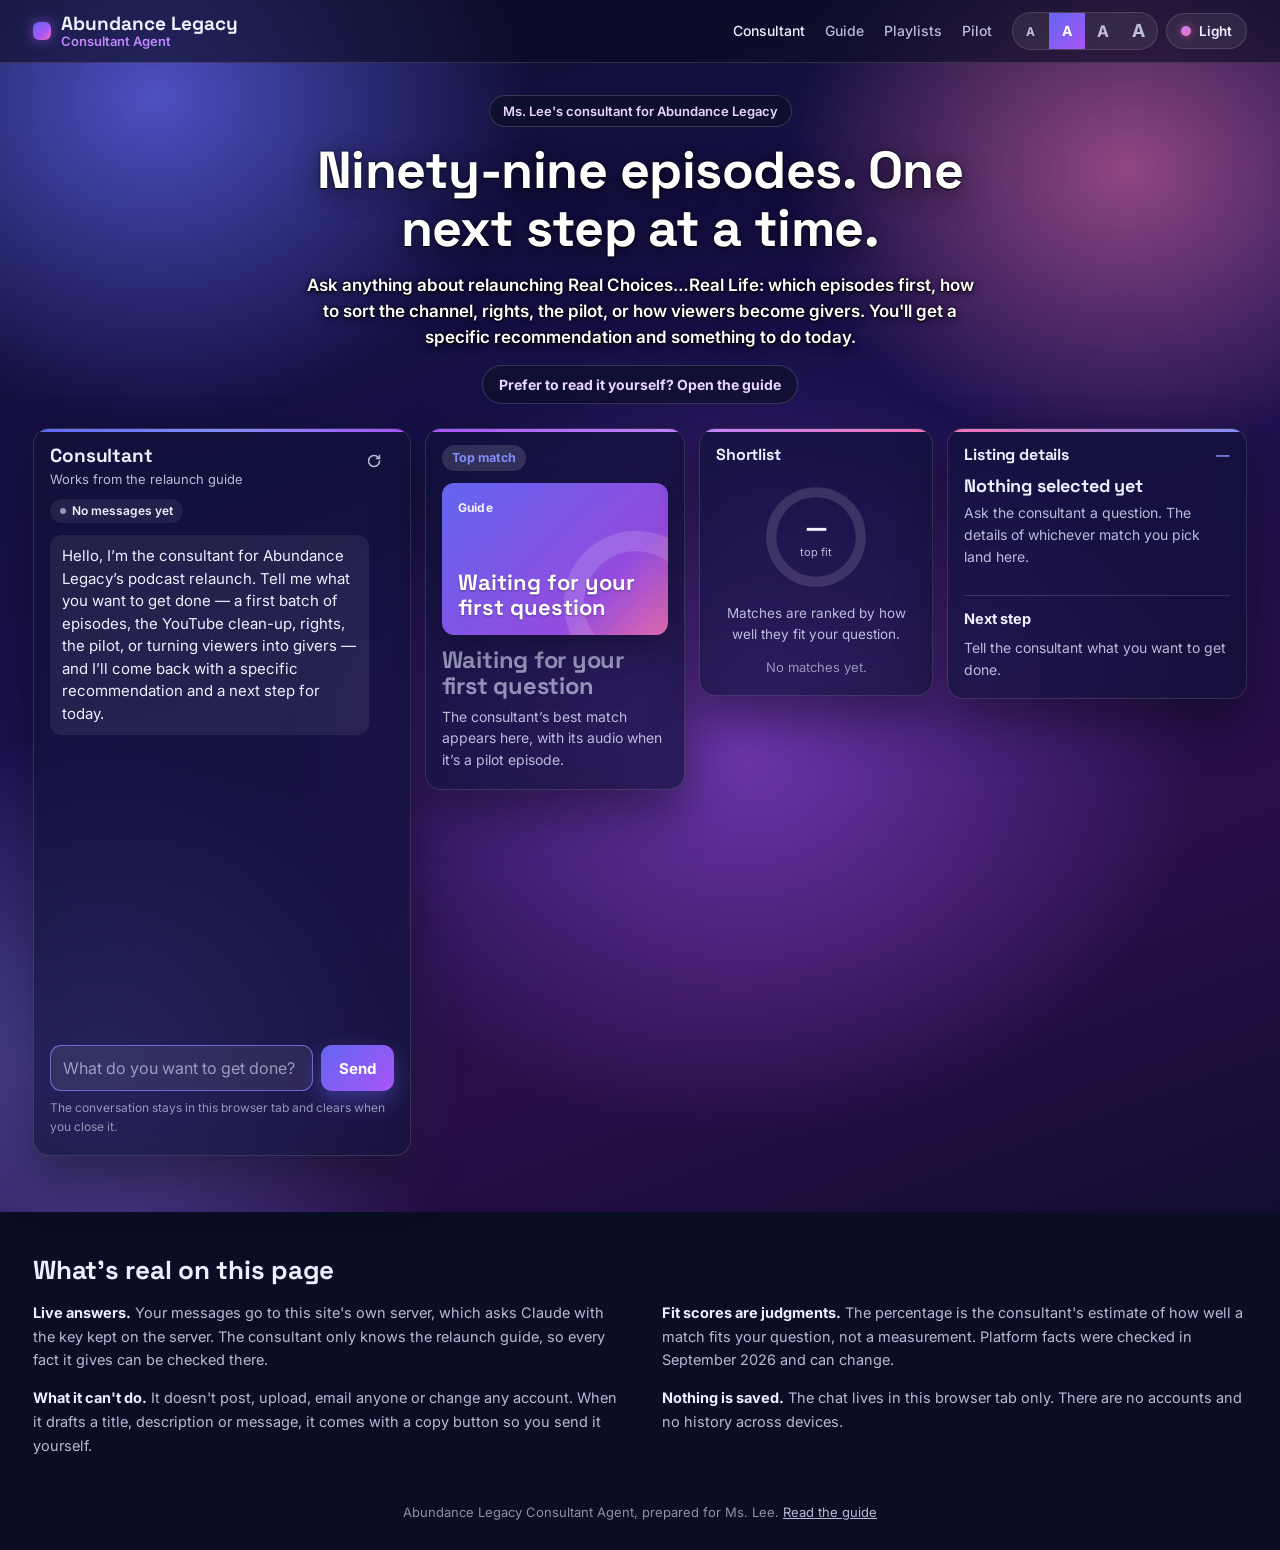
==== index.html @ d0be3b13 "Initial commit" ====
<!DOCTYPE html>
<html lang="en" data-theme="dark" data-default-theme="dark" data-font-size="md">
<head>
<meta charset="UTF-8">
<meta name="viewport" content="width=device-width, initial-scale=1, viewport-fit=cover">
<title>Consultant Agent | Abundance Legacy</title>
<meta name="description" content="Ms. Lee's Consultant Agent for Abundance Legacy: ask about relaunching Real Choices…Real Life on YouTube and get a specific recommendation and next step.">
<script>(function(){var d=document.documentElement,t=d.getAttribute('data-default-theme')||'light',f='md';try{var s=localStorage.getItem('pref-theme'),z=localStorage.getItem('pref-font-size');if(s==='light'||s==='dark')t=s;if(z==='sm'||z==='md'||z==='lg'||z==='xl')f=z;}catch(e){}d.setAttribute('data-theme',t);d.setAttribute('data-font-size',f);})();</script>
<link rel="preconnect" href="https://fonts.googleapis.com">
<link rel="preconnect" href="https://fonts.gstatic.com" crossorigin>
<link rel="stylesheet" href="https://fonts.googleapis.com/css2?family=Space+Grotesk:wght@500;600;700&amp;family=Inter:wght@400;500;600;700&amp;display=swap">
<link rel="stylesheet" href="css/engine.css">
</head>
<body>
<a class="skip" href="#chatInput">Skip to the chat box</a>
<div class="stage">
  <header class="topbar">
    <nav class="nav" aria-label="Main">
      <a class="brand" href="index.html"><span class="brand-mark" aria-hidden="true"></span><span class="brand-text">Abundance Legacy <small>Consultant Agent</small></span></a>
      <div class="nav-links">
        <a href="index.html" aria-current="page">Consultant</a>
        <a href="guide.html">Guide</a>
        <a href="guide.html#playlists">Playlists</a>
        <a href="guide.html#pilot">Pilot</a>
        <div class="controls">
          <div class="size-group" role="group" aria-label="Text size">
            <button class="js-size" data-size="sm" type="button" aria-pressed="false" aria-label="Text size Small"><span aria-hidden="true">A</span></button>
            <button class="js-size" data-size="md" type="button" aria-pressed="true" aria-label="Text size Medium, selected"><span aria-hidden="true">A</span></button>
            <button class="js-size" data-size="lg" type="button" aria-pressed="false" aria-label="Text size Large"><span aria-hidden="true">A</span></button>
            <button class="js-size" data-size="xl" type="button" aria-pressed="false" aria-label="Text size Extra large"><span aria-hidden="true">A</span></button>
          </div>
          <button class="theme js-theme" type="button" aria-pressed="true" aria-label="Dark theme is on. Switch to light theme"><span class="theme-dot" aria-hidden="true"></span><span class="js-theme-label">Light</span></button>
        </div>
      </div>
      <button class="burger" id="burger" type="button" aria-label="Open menu" aria-expanded="false" aria-controls="menu"><span></span></button>
    </nav>
    <div class="menu" id="menu">
      <a href="index.html" aria-current="page">Consultant</a>
      <a href="guide.html">Guide</a>
      <a href="guide.html#playlists">Playlists</a>
      <a href="guide.html#pilot">Pilot</a>
      <div class="controls">
        <div class="size-group" role="group" aria-label="Text size">
          <button class="js-size" data-size="sm" type="button" aria-pressed="false" aria-label="Text size Small"><span aria-hidden="true">A</span></button>
          <button class="js-size" data-size="md" type="button" aria-pressed="true" aria-label="Text size Medium, selected"><span aria-hidden="true">A</span></button>
          <button class="js-size" data-size="lg" type="button" aria-pressed="false" aria-label="Text size Large"><span aria-hidden="true">A</span></button>
          <button class="js-size" data-size="xl" type="button" aria-pressed="false" aria-label="Text size Extra large"><span aria-hidden="true">A</span></button>
        </div>
        <button class="theme js-theme" type="button" aria-pressed="true" aria-label="Dark theme is on. Switch to light theme"><span class="theme-dot" aria-hidden="true"></span><span class="js-theme-label">Light</span></button>
      </div>
    </div>
  </header>

  <section class="hero">
    <p class="hero-tag">Ms. Lee's consultant for Abundance Legacy</p>
    <h1>Ninety-nine episodes. One next step at a time.</h1>
    <p class="hero-sub">Ask anything about relaunching Real Choices…Real Life: which episodes first, how to sort the channel, rights, the pilot, or how viewers become givers. You'll get a specific recommendation and something to do today.</p>
    <a class="hero-link" href="guide.html">Prefer to read it yourself? Open the guide</a>
  </section>

  <section class="board" aria-label="Consultant">
    <div class="card chat">
      <div class="chat-head">
        <h2>Consultant</h2>
        <p class="sub">Works from the relaunch guide</p>
        <button class="icon" id="resetBtn" type="button" aria-label="Start a new conversation" title="Start a new conversation">
          <svg viewBox="0 0 16 16" fill="none" stroke="currentColor" stroke-width="1.6" stroke-linecap="round" stroke-linejoin="round" aria-hidden="true"><path d="M13.5 8a5.5 5.5 0 1 1-1.6-3.9"/><path d="M13.5 2.5v3h-3"/></svg>
        </button>
      </div>
      <span class="count-chip" id="countChip"><span class="dot" aria-hidden="true"></span><span id="countLabel">No messages yet</span></span>
      <div class="messages" id="messages" role="log" aria-live="polite" aria-label="Conversation"></div>
      <div class="composer">
        <label class="sr" for="chatInput">Your message</label>
        <textarea id="chatInput" rows="1" placeholder="What do you want to get done?" maxlength="4000"></textarea>
        <button class="send" id="sendBtn" type="button">Send</button>
      </div>
      <p class="chat-foot">The conversation stays in this browser tab and clears when you close it.</p>
    </div>

    <div class="card result" id="matchCard">
      <span class="tag">Top match</span>
      <div class="cover" id="cover" aria-hidden="true"><span class="cover-kind" id="coverKind">Guide</span><span class="cover-title" id="coverTitle">Waiting for your first question</span></div>
      <h3 class="match-name empty" id="matchName">Waiting for your first question</h3>
      <p class="match-meta" id="matchMeta"></p>
      <p class="block-text" id="matchWhy">The consultant's best match appears here, with its audio when it's a pilot episode.</p>
      <audio id="matchAudio" controls preload="none" hidden></audio>
      <a class="match-link" id="matchLink" href="guide.html" target="_blank" rel="noopener noreferrer" hidden>Open</a>
    </div>

    <div class="card result" id="shortCard">
      <h3 class="mini-h">Shortlist</h3>
      <div class="donut-wrap">
        <div class="donut" id="donut" role="img" aria-label="Top match fit: not scored yet">
          <svg viewBox="0 0 100 100" aria-hidden="true">
            <defs><linearGradient id="arcGrad" x1="0" y1="0" x2="1" y2="1"><stop offset="0" stop-color="#6366f1"/><stop offset=".55" stop-color="#a855f7"/><stop offset="1" stop-color="#f472b6"/></linearGradient></defs>
            <circle class="track" cx="50" cy="50" r="40" fill="none" stroke-width="9"/>
            <circle class="arc" id="arc" cx="50" cy="50" r="40" fill="none" stroke="url(#arcGrad)" stroke-width="9" stroke-linecap="round" stroke-dasharray="251.33" stroke-dashoffset="251.33"/>
          </svg>
          <div class="center"><span class="pct" id="pct">—</span><span class="lbl">top fit</span></div>
        </div>
      </div>
      <p class="center-text" id="shortText">Matches are ranked by how well they fit your question.</p>
      <ol class="shortlist" id="shortlist" aria-label="Ranked matches"></ol>
    </div>

    <div class="card result" id="detailCard">
      <div class="detail-head"><h3 class="mini-h">Listing details</h3><span class="detail-kind" id="detailKind">—</span></div>
      <h4 class="detail-title" id="detailTitle">Nothing selected yet</h4>
      <p class="detail-sum" id="detailSum">Ask the consultant a question. The details of whichever match you pick land here.</p>
      <dl class="facts" id="facts"></dl>
      <div class="next">
        <div class="block-title">Next step</div>
        <p class="block-text" id="nextText">Tell the consultant what you want to get done.</p>
      </div>
    </div>
  </section>
</div>

<section class="notes" aria-labelledby="notesTitle">
  <h2 id="notesTitle">What's real on this page</h2>
  <div class="notes-grid">
    <p><strong>Live answers.</strong> Your messages go to this site's own server, which asks Claude with the key kept on the server. The consultant only knows the relaunch guide, so every fact it gives can be checked there.</p>
    <p><strong>Fit scores are judgments.</strong> The percentage is the consultant's estimate of how well a match fits your question, not a measurement. Platform facts were checked in September 2026 and can change.</p>
    <p><strong>What it can't do.</strong> It doesn't post, upload, email anyone or change any account. When it drafts a title, description or message, it comes with a copy button so you send it yourself.</p>
    <p><strong>Nothing is saved.</strong> The chat lives in this browser tab only. There are no accounts and no history across devices.</p>
  </div>
</section>

<footer class="foot">Abundance Legacy Consultant Agent, prepared for Ms. Lee. <a href="guide.html">Read the guide</a></footer>

<script src="js/controls.js"></script>
<script src="js/engine.js"></script>
</body>
</html>
---- css/engine.css ----
/* Consultant Agent (index.html). Standing engine template: dark by default, indigo/purple/pink
   accents, Space Grotesk headings, a vivid background glow with no scrim, and four glass cards in a
   row — chat, top match, shortlist, listing details. All sizes in rem. */
:root{
  --indigo:#6366f1; --purple:#a855f7; --indigo-soft:#818cf8; --purple-soft:#c084fc; --pink:#f472b6;
  --head:'Space Grotesk', system-ui, -apple-system, 'Segoe UI', Roboto, 'Helvetica Neue', Arial, sans-serif;
  --sans:'Inter', system-ui, -apple-system, 'Segoe UI', Roboto, 'Helvetica Neue', Arial, sans-serif;
  --gutter:clamp(.75rem, 2.6vw, 2.5rem);
  --page:#0a0d24;
  --text:#eef0ff; --text-soft:rgba(226,230,255,.8); --text-dim:rgba(226,230,255,.6);
  --card:#12153a; --card-glass:rgba(16,19,52,.66); --card-line:rgba(255,255,255,.13);
  --well:rgba(255,255,255,.07); --well-2:rgba(255,255,255,.13);
  --value:var(--indigo-soft);
  --bar:#0d1030; --bar-glass:rgba(10,12,34,.6);
  --shadow:0 1.375rem 3.125rem rgba(0,0,0,.4);
  /* playlist colors, same families as the guide, lifted for dark cards */
  --pl-holistic:#2dd4bf; --pl-spirituality:#8b97f0; --pl-health:#34c38a; --pl-relationships:#f472b6;
  --pl-career:#60a5fa; --pl-finance:#38bdf8; --pl-seasonal:#7ee0cc; --pl-abl:#c084fc;
}
html[data-theme="light"]{
  --page:#eef0fb;
  --text:#14163a; --text-soft:rgba(20,22,58,.78); --text-dim:rgba(20,22,58,.6);
  --card:#ffffff; --card-glass:rgba(255,255,255,.8); --card-line:rgba(20,22,58,.13);
  --well:rgba(99,102,241,.07); --well-2:rgba(99,102,241,.15);
  --value:#4f46e5;
  --bar:#ffffff; --bar-glass:rgba(255,255,255,.82);
  --shadow:0 1.25rem 2.75rem rgba(49,46,129,.16);
  --pl-holistic:#0f9d8f; --pl-spirituality:#5b63d6; --pl-health:#16895a; --pl-relationships:#d0457f;
  --pl-career:#2563eb; --pl-finance:#0369a1; --pl-seasonal:#0e9f89; --pl-abl:#7e22ce;
}
html[data-font-size="sm"]{font-size:87.5%;}
html[data-font-size="md"]{font-size:100%;}
html[data-font-size="lg"]{font-size:112.5%;}
html[data-font-size="xl"]{font-size:125%;}

*,*::before,*::after{box-sizing:border-box;}
html{-webkit-text-size-adjust:100%;}
body{margin:0; background:var(--page); color:var(--text); font-family:var(--sans); font-size:.9375rem; line-height:1.55;}
h1,h2,h3,h4{font-family:var(--head); font-weight:700; margin:0; line-height:1.12; letter-spacing:-.01em;}
p{margin:0;}
a{color:inherit;}
button{font:inherit; color:inherit;}
:focus-visible{outline:.125rem solid var(--purple-soft); outline-offset:.125rem; border-radius:.375rem;}
.sr{position:absolute; width:1px; height:1px; overflow:hidden; clip:rect(0 0 0 0); white-space:nowrap;}
.skip{position:absolute; left:-999rem; top:0; z-index:100; background:var(--indigo); color:#fff; padding:.5rem 1rem;}
.skip:focus{left:1rem; top:calc(.5rem + env(safe-area-inset-top, 0px));}

/* ───────── stage: the glow stays vivid, no scrim over it ───────── */
.stage{position:relative; min-height:100vh; padding-bottom:3.5rem; background-color:#0b0e2e;
  background-image:
    radial-gradient(42% 38% at 12% 8%, rgba(99,102,241,.75), transparent 70%),
    radial-gradient(38% 34% at 88% 14%, rgba(244,114,182,.55), transparent 70%),
    radial-gradient(50% 44% at 58% 62%, rgba(168,85,247,.55), transparent 72%),
    radial-gradient(40% 40% at 8% 88%, rgba(129,140,248,.45), transparent 70%),
    linear-gradient(160deg, #0b0e2e 0%, #1b1150 45%, #2a0f4a 75%, #120c33 100%);}
html[data-theme="light"] .stage{background-color:#e7e8fb;
  background-image:
    radial-gradient(42% 38% at 12% 8%, rgba(99,102,241,.55), transparent 70%),
    radial-gradient(38% 34% at 88% 14%, rgba(244,114,182,.45), transparent 70%),
    radial-gradient(50% 44% at 58% 62%, rgba(168,85,247,.4), transparent 72%),
    linear-gradient(160deg, #c7cbff 0%, #d9c5ff 50%, #f5cde6 100%);}

/* ───────── top bar ───────── */
.topbar{position:sticky; top:0; z-index:40; background:var(--bar); border-bottom:1px solid var(--card-line);
  padding-top:env(safe-area-inset-top, 0px); padding-left:env(safe-area-inset-left, 0px); padding-right:env(safe-area-inset-right, 0px);}
@supports ((-webkit-backdrop-filter:blur(1px)) or (backdrop-filter:blur(1px))){
  .topbar{background:var(--bar-glass); -webkit-backdrop-filter:blur(.875rem); backdrop-filter:blur(.875rem);}
}
.nav{display:flex; align-items:center; justify-content:space-between; gap:1rem; padding:.75rem var(--gutter);}
.brand{display:inline-flex; align-items:center; gap:.625rem; min-width:0; text-decoration:none;}
.brand-mark{width:1.125rem; height:1.125rem; border-radius:.375rem; flex-shrink:0; background:linear-gradient(135deg, var(--indigo), var(--purple) 60%, var(--pink)); box-shadow:0 0 .875rem rgba(168,85,247,.6);}
.brand-text{font-family:var(--head); font-weight:700; font-size:1.1875rem; line-height:1.15; min-width:0;}
.brand-text small{display:block; font-family:var(--sans); font-weight:600; font-size:.8125rem; color:var(--purple-soft);}
html[data-theme="light"] .brand-text small{color:#7c3aed;}
.nav-links{display:none; flex:1 1 auto; min-width:0; flex-wrap:wrap; align-items:center; justify-content:flex-end; gap:.5rem 1.25rem; font-size:.875rem; font-weight:500;}
.nav-links > a{text-decoration:none; color:var(--text-soft);}
.nav-links > a:hover,.nav-links > a[aria-current="page"]{color:var(--text);}
.controls{display:flex; flex-wrap:wrap; align-items:center; gap:.5rem;}
.size-group{display:inline-flex; border:1px solid var(--card-line); border-radius:999px; overflow:hidden; background:var(--well);}
.size-group button{border:0; background:none; cursor:pointer; min-width:2.25rem; min-height:2.25rem; padding:0 .5rem; font-weight:700; color:var(--text-soft); line-height:1;}
.size-group button[data-size="sm"] span{font-size:.75rem;} .size-group button[data-size="md"] span{font-size:.875rem;}
.size-group button[data-size="lg"] span{font-size:1rem;} .size-group button[data-size="xl"] span{font-size:1.125rem;}
.size-group button[aria-pressed="true"]{background:linear-gradient(135deg, var(--indigo), var(--purple)); color:#fff;}
.theme{display:inline-flex; align-items:center; gap:.5rem; min-height:2.25rem; padding:0 .875rem; border:1px solid var(--card-line); border-radius:999px; background:var(--well); cursor:pointer; font-weight:600; font-size:.84375rem;}
.theme-dot{width:.625rem; height:.625rem; border-radius:50%; background:linear-gradient(135deg, var(--purple-soft), var(--pink)); box-shadow:0 0 .5rem rgba(244,114,182,.6);}
html[data-theme="light"] .theme-dot{background:#14163a; box-shadow:none;}
.burger{width:2.75rem; height:2.75rem; border-radius:.75rem; border:1px solid var(--card-line); background:var(--well); display:inline-flex; align-items:center; justify-content:center; cursor:pointer; flex-shrink:0;}
.burger span,.burger span::before,.burger span::after{display:block; width:1.0625rem; height:.125rem; background:var(--text); border-radius:.125rem; position:relative; transition:transform .2s ease, background .2s ease;}
.burger span::before,.burger span::after{content:""; position:absolute; left:0;}
.burger span::before{top:-.375rem;} .burger span::after{top:.375rem;}
.burger[aria-expanded="true"] span{background:transparent;}
.burger[aria-expanded="true"] span::before{transform:translateY(.375rem) rotate(45deg);}
.burger[aria-expanded="true"] span::after{transform:translateY(-.375rem) rotate(-45deg);}
.menu{display:none; flex-direction:column; align-items:center; gap:.125rem; padding:.25rem var(--gutter) 1rem;}
.menu.open{display:flex;}
.menu > a{text-decoration:none; padding:.5625rem .75rem; color:var(--text-soft); font-size:1rem;}
.menu > a[aria-current="page"]{color:var(--text); font-weight:600;}
.menu .controls{justify-content:center; padding-top:.75rem; margin-top:.375rem; border-top:1px solid var(--card-line); width:100%;}
@media (min-width:56.25em){ .nav-links{display:flex;} .burger,.menu,.menu.open{display:none;} }

/* ───────── hero ───────── */
.hero{text-align:center; padding:2rem var(--gutter) 1.5rem;}
.hero-tag{display:inline-block; padding:.3125rem .8125rem; border-radius:999px; margin-bottom:.875rem; background:rgba(13,16,38,.66); border:1px solid rgba(255,255,255,.16); color:#e9d5ff; font-size:.8125rem; font-weight:600;}
.hero h1{font-size:clamp(1.875rem, 1.2rem + 3vw, 3.25rem); color:#fff; max-width:22ch; margin:0 auto;
  text-shadow:0 1px 0 rgba(0,0,0,.9), 0 0 .1875rem rgba(0,0,0,.8), 0 .375rem 1.5rem rgba(0,0,0,.55);}
html[data-theme="light"] .hero h1{color:#14163a; text-shadow:0 1px 0 rgba(255,255,255,.6);}
.hero-sub{max-width:40em; margin:.875rem auto 0; font-size:clamp(.9375rem, .85rem + .35vw, 1.0625rem); font-weight:600; color:#fff;
  text-shadow:0 1px 0 rgba(0,0,0,.95), 0 0 .1875rem rgba(0,0,0,.95), 0 .125rem .5rem rgba(0,0,0,.8);}
html[data-theme="light"] .hero-sub{color:#1f2150; text-shadow:none;}
.hero-link{display:inline-block; margin-top:.875rem; padding:.5rem 1rem; border-radius:999px; background:rgba(13,16,38,.66); border:1px solid rgba(255,255,255,.16); color:#e9d5ff; font-size:.875rem; font-weight:700; text-decoration:none;}
.hero-link:hover{border-color:var(--purple-soft);}

/* ───────── board: 1 column → chat on top + 3 → four in a row, full width ───────── */
.board{display:grid; grid-template-columns:minmax(0,1fr); gap:.875rem; align-items:start; padding:0 var(--gutter);}
@media (min-width:45em){ .board{grid-template-columns:repeat(3, minmax(0,1fr));} .chat{grid-column:1 / -1;} }
@media (min-width:80em){ .board{grid-template-columns:minmax(0,1.45fr) minmax(0,1fr) minmax(0,.9fr) minmax(0,1.15fr);} .chat{grid-column:auto;} }
.card{position:relative; min-width:0; background:var(--card); border:1px solid var(--card-line); border-radius:1rem; padding:1rem 1rem 1.125rem; box-shadow:var(--shadow); overflow:hidden;}
@supports ((-webkit-backdrop-filter:blur(1px)) or (backdrop-filter:blur(1px))){
  .card{background:var(--card-glass); -webkit-backdrop-filter:blur(1rem) saturate(1.2); backdrop-filter:blur(1rem) saturate(1.2);}
}
.card::before{content:""; position:absolute; left:0; right:0; top:0; height:.1875rem; background:var(--strip);}
.chat{--strip:linear-gradient(90deg, var(--indigo), var(--indigo-soft), var(--purple));}
#matchCard{--strip:linear-gradient(90deg, var(--purple), var(--purple-soft));}
#shortCard{--strip:linear-gradient(90deg, var(--purple-soft), var(--pink));}
#detailCard{--strip:linear-gradient(90deg, var(--pink), var(--indigo-soft));}
.mini-h{font-size:1rem; line-height:1.25;}

/* chat */
.chat{display:flex; flex-direction:column;}
.chat-head{position:relative; text-align:center; padding:0 2.5rem;}
.chat-head h2{font-size:1.1875rem;}
.chat-head .sub{font-size:.8125rem; color:var(--text-soft); margin-top:.125rem;}
.icon{position:absolute; top:-.25rem; right:0; width:2.5rem; height:2.5rem; border:0; background:none; border-radius:.5rem; color:var(--text-soft); cursor:pointer; display:inline-flex; align-items:center; justify-content:center;}
.icon:hover{color:var(--text); background:var(--well);}
.icon svg{width:1rem; height:1rem;}
.count-chip{display:inline-flex; align-items:center; gap:.375rem; margin-top:.625rem; padding:.1875rem .625rem; border-radius:999px; background:var(--well); font-size:.75rem; font-weight:600; align-self:center;}
.count-chip .dot{width:.375rem; height:.375rem; border-radius:50%; background:var(--text-dim);}
.count-chip.live .dot{background:#86efac; box-shadow:0 0 .375rem #86efac;}
.count-chip.error .dot{background:#ff8a7a;}
.messages{display:flex; flex-direction:column; gap:.625rem; margin:.625rem -.25rem 0; padding:.125rem .5rem .125rem .25rem; height:24rem; max-height:60vh; overflow-y:auto; overscroll-behavior:contain; scrollbar-width:thin;}
@media (min-width:80em){ .messages{height:clamp(20rem, calc(100vh - 25rem), 36rem); max-height:none;} }
.msg{max-width:94%; padding:.625rem .75rem; border-radius:.75rem; font-size:.9375rem; line-height:1.5; overflow-wrap:anywhere; text-align:left;}
.msg.assistant{align-self:flex-start; background:var(--well);}
.msg.user{align-self:flex-end; background:linear-gradient(135deg, var(--indigo), #7c3aed); color:#fff; white-space:pre-wrap;}
.msg.error{background:rgba(255,138,122,.12); border:1px solid rgba(255,138,122,.5);}
.msg > * + *{margin-top:.5rem;}
.msg ul,.msg ol{margin-bottom:0; padding-left:1.2em;}
.msg li{margin:.1875rem 0;}
.msg a{color:var(--purple-soft); font-weight:600;}
html[data-theme="light"] .msg a{color:#6d28d9;}
.draft{position:relative; border-radius:.625rem; background:rgba(0,0,0,.28); border:1px solid var(--card-line);}
html[data-theme="light"] .draft{background:#f5f3ff;}
.draft pre{margin:0; padding:2.25rem .75rem .75rem; white-space:pre-wrap; overflow-wrap:anywhere; font-family:var(--sans); font-size:.875rem; line-height:1.5;}
.copy{position:absolute; top:.375rem; right:.375rem; border:1px solid var(--card-line); background:var(--card); border-radius:.5rem; padding:.25rem .625rem; font-size:.75rem; font-weight:600; cursor:pointer;}
.msg.thinking{display:flex; align-items:center; gap:.5625rem; color:var(--text-soft);}
.msg.thinking > * + *{margin-top:0;}
.spin{width:.8125rem; height:.8125rem; border-radius:50%; border:.125rem solid var(--card-line); border-top-color:var(--purple-soft); animation:spin .8s linear infinite; flex-shrink:0;}
@keyframes spin{to{transform:rotate(360deg);}}
.composer{display:flex; align-items:flex-end; gap:.5rem; margin-top:.75rem;}
.composer textarea{flex:1; min-width:0; resize:none; height:2.875rem; max-height:10rem; padding:.75rem; border:.09375rem solid rgba(129,140,248,.7); border-radius:.6875rem; background:var(--well); color:var(--text); font-family:var(--sans); font-size:max(16px, 1rem); line-height:1.3; outline:none; overflow-y:hidden;}
.composer textarea::placeholder{color:var(--text-dim); white-space:nowrap; overflow:hidden; text-overflow:ellipsis;}
.composer textarea:focus{border-color:var(--purple-soft); box-shadow:0 0 0 .1875rem rgba(192,132,252,.25);}
.send{min-height:2.875rem; padding:0 1.125rem; border:0; border-radius:.6875rem; cursor:pointer; flex-shrink:0; background:linear-gradient(135deg, var(--indigo), var(--purple)); color:#fff; font-weight:700; font-size:.9375rem; box-shadow:0 .625rem 1.375rem rgba(99,102,241,.4);}
.send:disabled{opacity:.55; cursor:not-allowed;}
.chat-foot{margin-top:.5rem; font-size:.75rem; color:var(--text-dim); text-align:center;}

/* top match */
.tag{display:inline-block; padding:.1875rem .625rem; border-radius:999px; background:var(--well-2); color:var(--value); font-size:.78125rem; font-weight:700;}
.cover{position:relative; display:flex; flex-direction:column; justify-content:space-between; gap:.5rem; margin-top:.75rem; min-height:9.5rem; padding:1rem; border-radius:.75rem; overflow:hidden; text-align:left;
  --c:var(--indigo); background:linear-gradient(135deg, var(--c), rgba(168,85,247,.85) 70%, rgba(244,114,182,.9)); color:#fff; box-shadow:0 .75rem 1.75rem rgba(0,0,0,.3);}
.cover::after{content:""; position:absolute; right:-2.5rem; bottom:-2.5rem; width:9rem; height:9rem; border-radius:50%; border:1.25rem solid rgba(255,255,255,.14);}
.cover.is-guide{--c:#4338ca;}
.cover-kind{font-size:.75rem; font-weight:700; letter-spacing:.02em; opacity:.92;}
.cover-title{position:relative; z-index:1; font-family:var(--head); font-weight:700; font-size:1.375rem; line-height:1.1; overflow-wrap:anywhere; text-shadow:0 1px .125rem rgba(0,0,0,.35);}
.pl-holistic{--c:var(--pl-holistic);} .pl-spirituality{--c:var(--pl-spirituality);} .pl-health{--c:var(--pl-health);}
.pl-relationships{--c:var(--pl-relationships);} .pl-career{--c:var(--pl-career);} .pl-finance{--c:var(--pl-finance);}
.pl-seasonal{--c:var(--pl-seasonal);} .pl-abl{--c:var(--pl-abl);}
.match-name{font-size:clamp(1.25rem, 1rem + .6vw, 1.5rem); color:var(--value); margin:.75rem 0 .25rem; overflow-wrap:anywhere;}
.match-name.empty{color:var(--text-dim);}
.match-meta{font-size:.8125rem; color:var(--text-dim);}
.block-title{font-weight:700; font-size:.90625rem;}
.block-text{font-size:.875rem; color:var(--text-soft); margin-top:.375rem;}
#matchAudio{display:block; width:100%; margin-top:.75rem; min-height:2.5rem;}
#matchAudio[hidden]{display:none;}
.match-link{display:inline-block; margin-top:.75rem; font-weight:700; font-size:.875rem; color:var(--value); text-underline-offset:.2em;}
.match-link[hidden]{display:none;}

/* shortlist */
.donut-wrap{display:flex; justify-content:center; margin:1rem 0 .625rem;}
.donut{width:7rem; height:7rem; position:relative;}
.donut svg{width:100%; height:100%; transform:rotate(-90deg);}
.donut .track{stroke:rgba(255,255,255,.13);}
html[data-theme="light"] .donut .track{stroke:rgba(20,22,58,.1);}
.donut .arc{transition:stroke-dashoffset .6s ease;}
.donut .center{position:absolute; inset:0; display:flex; flex-direction:column; align-items:center; justify-content:center; text-align:center;}
.donut .pct{font-family:var(--head); font-weight:700; font-size:1.625rem; line-height:1;}
.donut .lbl{font-size:.6875rem; color:var(--text-soft); margin-top:.25rem;}
.center-text{text-align:center; font-size:.84375rem; color:var(--text-soft);}
.shortlist{list-style:none; margin:.75rem 0 0; padding:0; display:flex; flex-direction:column; gap:.375rem;}
.pick{display:grid; grid-template-columns:minmax(0,1fr) auto; gap:.125rem .625rem; width:100%; text-align:left; padding:.5625rem .6875rem; border-radius:.625rem; border:1px solid var(--card-line); background:var(--well); cursor:pointer;}
.pick:hover{border-color:var(--purple-soft);}
.pick[aria-pressed="true"]{border-color:var(--purple-soft); background:var(--well-2); box-shadow:inset .1875rem 0 0 var(--purple);}
.pick-title{font-weight:600; font-size:.875rem; overflow-wrap:anywhere;}
.pick-score{font-family:var(--head); font-weight:700; color:var(--value); font-size:.875rem;}
.pick-kind{grid-column:1 / -1; font-size:.75rem; color:var(--text-dim);}
.empty-li{font-size:.8125rem; color:var(--text-dim); text-align:center;}

/* details */
.detail-head{display:flex; justify-content:space-between; align-items:baseline; gap:.625rem; flex-wrap:wrap;}
.detail-kind{font-weight:700; color:var(--value); font-size:.84375rem;}
.detail-title{margin-top:.625rem; font-size:1.125rem; overflow-wrap:anywhere;}
.detail-sum{margin-top:.375rem; font-size:.875rem; color:var(--text-soft);}
.facts{margin:.875rem 0 0; display:flex; flex-direction:column; gap:.5rem;}
.facts div{display:grid; grid-template-columns:minmax(0,7.5rem) minmax(0,1fr); gap:.625rem; font-size:.84375rem; line-height:1.45;}
.facts dt{font-family:var(--head); font-weight:700; color:var(--value); overflow-wrap:anywhere;}
.facts dd{margin:0; color:var(--text-soft); overflow-wrap:anywhere;}
.next{margin-top:.875rem; padding-top:.75rem; border-top:1px solid var(--card-line);}

/* mobile: headings and copy centered, lists and rows stay left */
@media (max-width:44.99em){
  .result{text-align:center;}
  .result .cover,.result .shortlist,.result .pick,.result .facts,.result .facts div{text-align:left;}
  .detail-head{justify-content:center;}
}
@media (min-width:45em){ .chat-head{text-align:left; padding:0 2.75rem 0 0;} .count-chip{align-self:flex-start;} .chat-foot{text-align:left;} }

/* ───────── notes + footer ───────── */
.notes{background:var(--page); padding:2.75rem var(--gutter) 1.25rem;}
.notes h2{font-size:1.625rem; text-align:center;}
.notes-grid{display:grid; grid-template-columns:minmax(0,1fr); gap:.875rem 2.75rem; margin-top:1rem;}
@media (min-width:56.25em){ .notes-grid{grid-template-columns:repeat(2, minmax(0,1fr));} }
@media (min-width:45em){ .notes h2{text-align:left;} }
.notes p{font-size:.90625rem; color:var(--text-soft); line-height:1.65; text-align:center;}
@media (min-width:45em){ .notes p{text-align:left;} }
.notes strong{color:var(--text);}
.foot{background:var(--page); text-align:center; padding:1.5rem var(--gutter) calc(1.75rem + env(safe-area-inset-bottom, 0px)); font-size:.8125rem; color:var(--text-dim);}
.foot a{color:var(--text-soft);}

@media (prefers-reduced-motion:reduce){ *{animation:none !important; transition:none !important; scroll-behavior:auto !important;} }
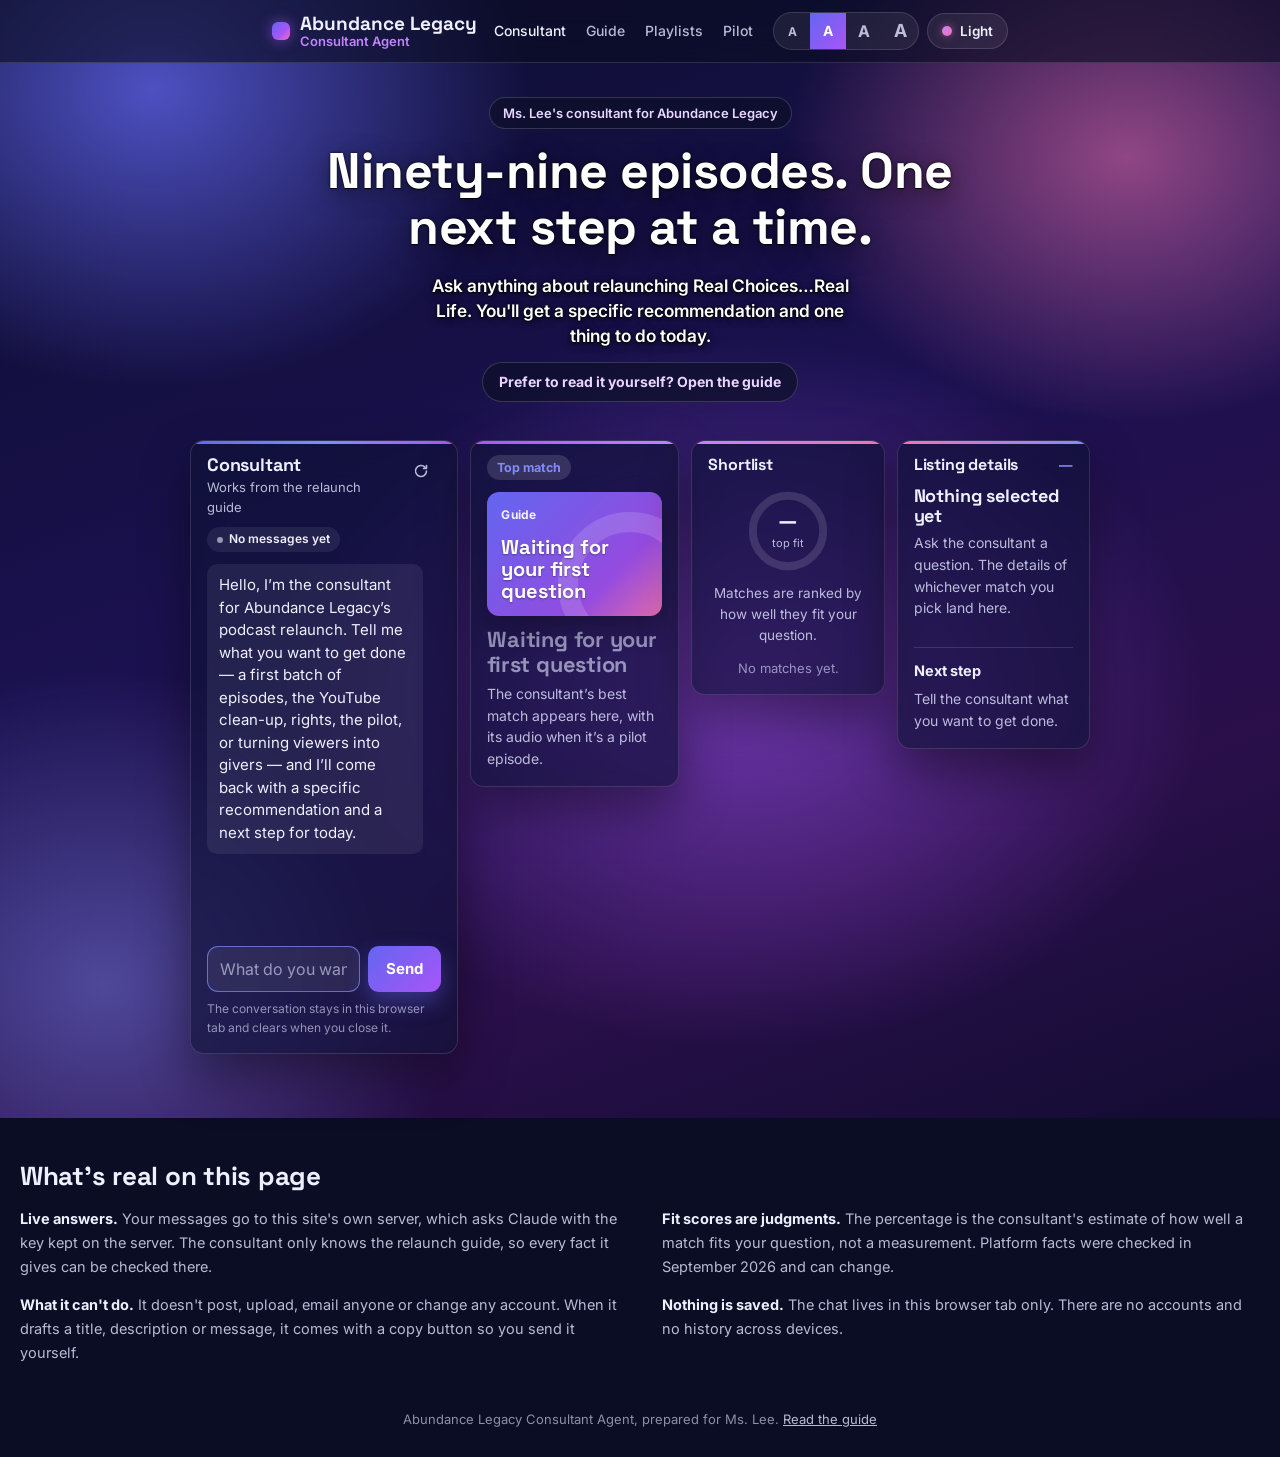
==== commit 8f6f870d: "Add files via upload" ====
--- a/index.html
+++ b/index.html
@@ -54,7 +54,7 @@
   <section class="hero">
     <p class="hero-tag">Ms. Lee's consultant for Abundance Legacy</p>
     <h1>Ninety-nine episodes. One next step at a time.</h1>
-    <p class="hero-sub">Ask anything about relaunching Real Choices…Real Life: which episodes first, how to sort the channel, rights, the pilot, or how viewers become givers. You'll get a specific recommendation and something to do today.</p>
+    <p class="hero-sub">Ask anything about relaunching Real Choices…Real Life. You'll get a specific recommendation and one thing to do today.</p>
     <a class="hero-link" href="guide.html">Prefer to read it yourself? Open the guide</a>
   </section>
 
--- a/css/engine.css
+++ b/css/engine.css
@@ -46,7 +46,7 @@
 .skip:focus{left:1rem; top:calc(.5rem + env(safe-area-inset-top, 0px));}
 
 /* ───────── stage: the glow stays vivid, no scrim over it ───────── */
-.stage{position:relative; min-height:100vh; padding-bottom:3.5rem; background-color:#0b0e2e;
+.stage{position:relative; min-height:100vh; padding-bottom:4rem; background-color:#0b0e2e;
   background-image:
     radial-gradient(42% 38% at 12% 8%, rgba(99,102,241,.75), transparent 70%),
     radial-gradient(38% 34% at 88% 14%, rgba(244,114,182,.55), transparent 70%),
@@ -66,7 +66,7 @@
 @supports ((-webkit-backdrop-filter:blur(1px)) or (backdrop-filter:blur(1px))){
   .topbar{background:var(--bar-glass); -webkit-backdrop-filter:blur(.875rem); backdrop-filter:blur(.875rem);}
 }
-.nav{display:flex; align-items:center; justify-content:space-between; gap:1rem; padding:.75rem var(--gutter);}
+.nav{display:flex; align-items:center; justify-content:space-between; gap:.75rem; width:100%; max-width:48rem; margin:0 auto; padding:.75rem 1rem;}
 .brand{display:inline-flex; align-items:center; gap:.625rem; min-width:0; text-decoration:none;}
 .brand-mark{width:1.125rem; height:1.125rem; border-radius:.375rem; flex-shrink:0; background:linear-gradient(135deg, var(--indigo), var(--purple) 60%, var(--pink)); box-shadow:0 0 .875rem rgba(168,85,247,.6);}
 .brand-text{font-family:var(--head); font-weight:700; font-size:1.1875rem; line-height:1.15; min-width:0;}
@@ -91,7 +91,7 @@
 .burger[aria-expanded="true"] span{background:transparent;}
 .burger[aria-expanded="true"] span::before{transform:translateY(.375rem) rotate(45deg);}
 .burger[aria-expanded="true"] span::after{transform:translateY(-.375rem) rotate(-45deg);}
-.menu{display:none; flex-direction:column; align-items:center; gap:.125rem; padding:.25rem var(--gutter) 1rem;}
+.menu{display:none; flex-direction:column; align-items:center; gap:.125rem; padding:.25rem 1rem 1rem;}
 .menu.open{display:flex;}
 .menu > a{text-decoration:none; padding:.5625rem .75rem; color:var(--text-soft); font-size:1rem;}
 .menu > a[aria-current="page"]{color:var(--text); font-weight:600;}
@@ -99,22 +99,22 @@
 @media (min-width:56.25em){ .nav-links{display:flex;} .burger,.menu,.menu.open{display:none;} }
 
 /* ───────── hero ───────── */
-.hero{text-align:center; padding:2rem var(--gutter) 1.5rem;}
+.hero{text-align:center; padding:2.125rem 1.25rem 1.625rem;}
 .hero-tag{display:inline-block; padding:.3125rem .8125rem; border-radius:999px; margin-bottom:.875rem; background:rgba(13,16,38,.66); border:1px solid rgba(255,255,255,.16); color:#e9d5ff; font-size:.8125rem; font-weight:600;}
-.hero h1{font-size:clamp(1.875rem, 1.2rem + 3vw, 3.25rem); color:#fff; max-width:22ch; margin:0 auto;
+.hero h1{font-size:clamp(2.125rem, 5.4vw, 3.125rem); color:#fff; max-width:22ch; margin:0 auto;
   text-shadow:0 1px 0 rgba(0,0,0,.9), 0 0 .1875rem rgba(0,0,0,.8), 0 .375rem 1.5rem rgba(0,0,0,.55);}
 html[data-theme="light"] .hero h1{color:#14163a; text-shadow:0 1px 0 rgba(255,255,255,.6);}
-.hero-sub{max-width:40em; margin:.875rem auto 0; font-size:clamp(.9375rem, .85rem + .35vw, 1.0625rem); font-weight:600; color:#fff;
+.hero-sub{max-width:25em; margin:1.125rem auto 0; font-size:clamp(1rem, 1.35vw, 1.125rem); line-height:1.45; font-weight:600; color:#fff;
   text-shadow:0 1px 0 rgba(0,0,0,.95), 0 0 .1875rem rgba(0,0,0,.95), 0 .125rem .5rem rgba(0,0,0,.8);}
 html[data-theme="light"] .hero-sub{color:#1f2150; text-shadow:none;}
 .hero-link{display:inline-block; margin-top:.875rem; padding:.5rem 1rem; border-radius:999px; background:rgba(13,16,38,.66); border:1px solid rgba(255,255,255,.16); color:#e9d5ff; font-size:.875rem; font-weight:700; text-decoration:none;}
 .hero-link:hover{border-color:var(--purple-soft);}
 
 /* ───────── board: 1 column → chat on top + 3 → four in a row, full width ───────── */
-.board{display:grid; grid-template-columns:minmax(0,1fr); gap:.875rem; align-items:start; padding:0 var(--gutter);}
-@media (min-width:45em){ .board{grid-template-columns:repeat(3, minmax(0,1fr));} .chat{grid-column:1 / -1;} }
-@media (min-width:80em){ .board{grid-template-columns:minmax(0,1.45fr) minmax(0,1fr) minmax(0,.9fr) minmax(0,1.15fr);} .chat{grid-column:auto;} }
-.card{position:relative; min-width:0; background:var(--card); border:1px solid var(--card-line); border-radius:1rem; padding:1rem 1rem 1.125rem; box-shadow:var(--shadow); overflow:hidden;}
+.board{display:grid; grid-template-columns:minmax(0,1fr); gap:.875rem; align-items:start; width:calc(100% - 24px); margin:.75rem auto 0;}
+@media (min-width:43.75em){ .board{grid-template-columns:repeat(3, minmax(0,1fr)); width:calc(100% - 48px);} .chat{grid-column:1 / -1;} }
+@media (min-width:68.75em){ .board{grid-template-columns:minmax(0,1.36fr) minmax(0,1.06fr) minmax(0,.98fr) minmax(0,.98fr); width:clamp(900px, 66vw, 1340px); gap:.75rem;} .chat{grid-column:auto;} }
+.card{position:relative; min-width:0; background:var(--card); border:1px solid var(--card-line); border-radius:.875rem; padding:.875rem 1rem 1rem; box-shadow:var(--shadow); overflow:hidden;}
 @supports ((-webkit-backdrop-filter:blur(1px)) or (backdrop-filter:blur(1px))){
   .card{background:var(--card-glass); -webkit-backdrop-filter:blur(1rem) saturate(1.2); backdrop-filter:blur(1rem) saturate(1.2);}
 }
@@ -128,7 +128,7 @@
 /* chat */
 .chat{display:flex; flex-direction:column;}
 .chat-head{position:relative; text-align:center; padding:0 2.5rem;}
-.chat-head h2{font-size:1.1875rem;}
+.chat-head h2{font-size:1.125rem;}
 .chat-head .sub{font-size:.8125rem; color:var(--text-soft); margin-top:.125rem;}
 .icon{position:absolute; top:-.25rem; right:0; width:2.5rem; height:2.5rem; border:0; background:none; border-radius:.5rem; color:var(--text-soft); cursor:pointer; display:inline-flex; align-items:center; justify-content:center;}
 .icon:hover{color:var(--text); background:var(--well);}
@@ -137,9 +137,9 @@
 .count-chip .dot{width:.375rem; height:.375rem; border-radius:50%; background:var(--text-dim);}
 .count-chip.live .dot{background:#86efac; box-shadow:0 0 .375rem #86efac;}
 .count-chip.error .dot{background:#ff8a7a;}
-.messages{display:flex; flex-direction:column; gap:.625rem; margin:.625rem -.25rem 0; padding:.125rem .5rem .125rem .25rem; height:24rem; max-height:60vh; overflow-y:auto; overscroll-behavior:contain; scrollbar-width:thin;}
-@media (min-width:80em){ .messages{height:clamp(20rem, calc(100vh - 25rem), 36rem); max-height:none;} }
-.msg{max-width:94%; padding:.625rem .75rem; border-radius:.75rem; font-size:.9375rem; line-height:1.5; overflow-wrap:anywhere; text-align:left;}
+.messages{display:flex; flex-direction:column; gap:.625rem; margin:.625rem -.25rem 0; padding:.125rem .5rem .125rem .25rem; height:21.25rem; max-height:56vh; overflow-y:auto; overscroll-behavior:contain; scrollbar-width:thin;}
+@media (min-width:68.75em){ .messages{height:clamp(13.75rem, calc(100vh - 33rem), 26.25rem); max-height:none;} }
+.msg{max-width:94%; padding:.625rem .75rem; border-radius:.625rem; font-size:.9375rem; line-height:1.5; overflow-wrap:anywhere; text-align:left;}
 .msg.assistant{align-self:flex-start; background:var(--well);}
 .msg.user{align-self:flex-end; background:linear-gradient(135deg, var(--indigo), #7c3aed); color:#fff; white-space:pre-wrap;}
 .msg.error{background:rgba(255,138,122,.12); border:1px solid rgba(255,138,122,.5);}
@@ -166,16 +166,16 @@
 
 /* top match */
 .tag{display:inline-block; padding:.1875rem .625rem; border-radius:999px; background:var(--well-2); color:var(--value); font-size:.78125rem; font-weight:700;}
-.cover{position:relative; display:flex; flex-direction:column; justify-content:space-between; gap:.5rem; margin-top:.75rem; min-height:9.5rem; padding:1rem; border-radius:.75rem; overflow:hidden; text-align:left;
+.cover{position:relative; display:flex; flex-direction:column; justify-content:space-between; gap:.5rem; margin-top:.75rem; min-height:7.75rem; padding:.875rem; border-radius:.75rem; overflow:hidden; text-align:left;
   --c:var(--indigo); background:linear-gradient(135deg, var(--c), rgba(168,85,247,.85) 70%, rgba(244,114,182,.9)); color:#fff; box-shadow:0 .75rem 1.75rem rgba(0,0,0,.3);}
 .cover::after{content:""; position:absolute; right:-2.5rem; bottom:-2.5rem; width:9rem; height:9rem; border-radius:50%; border:1.25rem solid rgba(255,255,255,.14);}
 .cover.is-guide{--c:#4338ca;}
 .cover-kind{font-size:.75rem; font-weight:700; letter-spacing:.02em; opacity:.92;}
-.cover-title{position:relative; z-index:1; font-family:var(--head); font-weight:700; font-size:1.375rem; line-height:1.1; overflow-wrap:anywhere; text-shadow:0 1px .125rem rgba(0,0,0,.35);}
+.cover-title{position:relative; z-index:1; font-family:var(--head); font-weight:700; font-size:1.25rem; line-height:1.1; overflow-wrap:anywhere; text-shadow:0 1px .125rem rgba(0,0,0,.35);}
 .pl-holistic{--c:var(--pl-holistic);} .pl-spirituality{--c:var(--pl-spirituality);} .pl-health{--c:var(--pl-health);}
 .pl-relationships{--c:var(--pl-relationships);} .pl-career{--c:var(--pl-career);} .pl-finance{--c:var(--pl-finance);}
 .pl-seasonal{--c:var(--pl-seasonal);} .pl-abl{--c:var(--pl-abl);}
-.match-name{font-size:clamp(1.25rem, 1rem + .6vw, 1.5rem); color:var(--value); margin:.75rem 0 .25rem; overflow-wrap:anywhere;}
+.match-name{font-size:clamp(1.25rem, 1.7vw, 1.5625rem); color:var(--value); margin:.75rem 0 .25rem; overflow-wrap:anywhere;}
 .match-name.empty{color:var(--text-dim);}
 .match-meta{font-size:.8125rem; color:var(--text-dim);}
 .block-title{font-weight:700; font-size:.90625rem;}
@@ -186,14 +186,14 @@
 .match-link[hidden]{display:none;}
 
 /* shortlist */
-.donut-wrap{display:flex; justify-content:center; margin:1rem 0 .625rem;}
-.donut{width:7rem; height:7rem; position:relative;}
+.donut-wrap{display:flex; justify-content:center; margin:.75rem 0 .5rem;}
+.donut{width:5.5rem; height:5.5rem; position:relative;}
 .donut svg{width:100%; height:100%; transform:rotate(-90deg);}
 .donut .track{stroke:rgba(255,255,255,.13);}
 html[data-theme="light"] .donut .track{stroke:rgba(20,22,58,.1);}
 .donut .arc{transition:stroke-dashoffset .6s ease;}
 .donut .center{position:absolute; inset:0; display:flex; flex-direction:column; align-items:center; justify-content:center; text-align:center;}
-.donut .pct{font-family:var(--head); font-weight:700; font-size:1.625rem; line-height:1;}
+.donut .pct{font-family:var(--head); font-weight:700; font-size:1.375rem; line-height:1;}
 .donut .lbl{font-size:.6875rem; color:var(--text-soft); margin-top:.25rem;}
 .center-text{text-align:center; font-size:.84375rem; color:var(--text-soft);}
 .shortlist{list-style:none; margin:.75rem 0 0; padding:0; display:flex; flex-direction:column; gap:.375rem;}
@@ -225,7 +225,8 @@
 @media (min-width:45em){ .chat-head{text-align:left; padding:0 2.75rem 0 0;} .count-chip{align-self:flex-start;} .chat-foot{text-align:left;} }
 
 /* ───────── notes + footer ───────── */
-.notes{background:var(--page); padding:2.75rem var(--gutter) 1.25rem;}
+.notes{background:var(--page); padding:2.75rem 1.25rem 1.25rem;}
+.notes > *{width:100%; max-width:1340px; margin-left:auto; margin-right:auto;}
 .notes h2{font-size:1.625rem; text-align:center;}
 .notes-grid{display:grid; grid-template-columns:minmax(0,1fr); gap:.875rem 2.75rem; margin-top:1rem;}
 @media (min-width:56.25em){ .notes-grid{grid-template-columns:repeat(2, minmax(0,1fr));} }
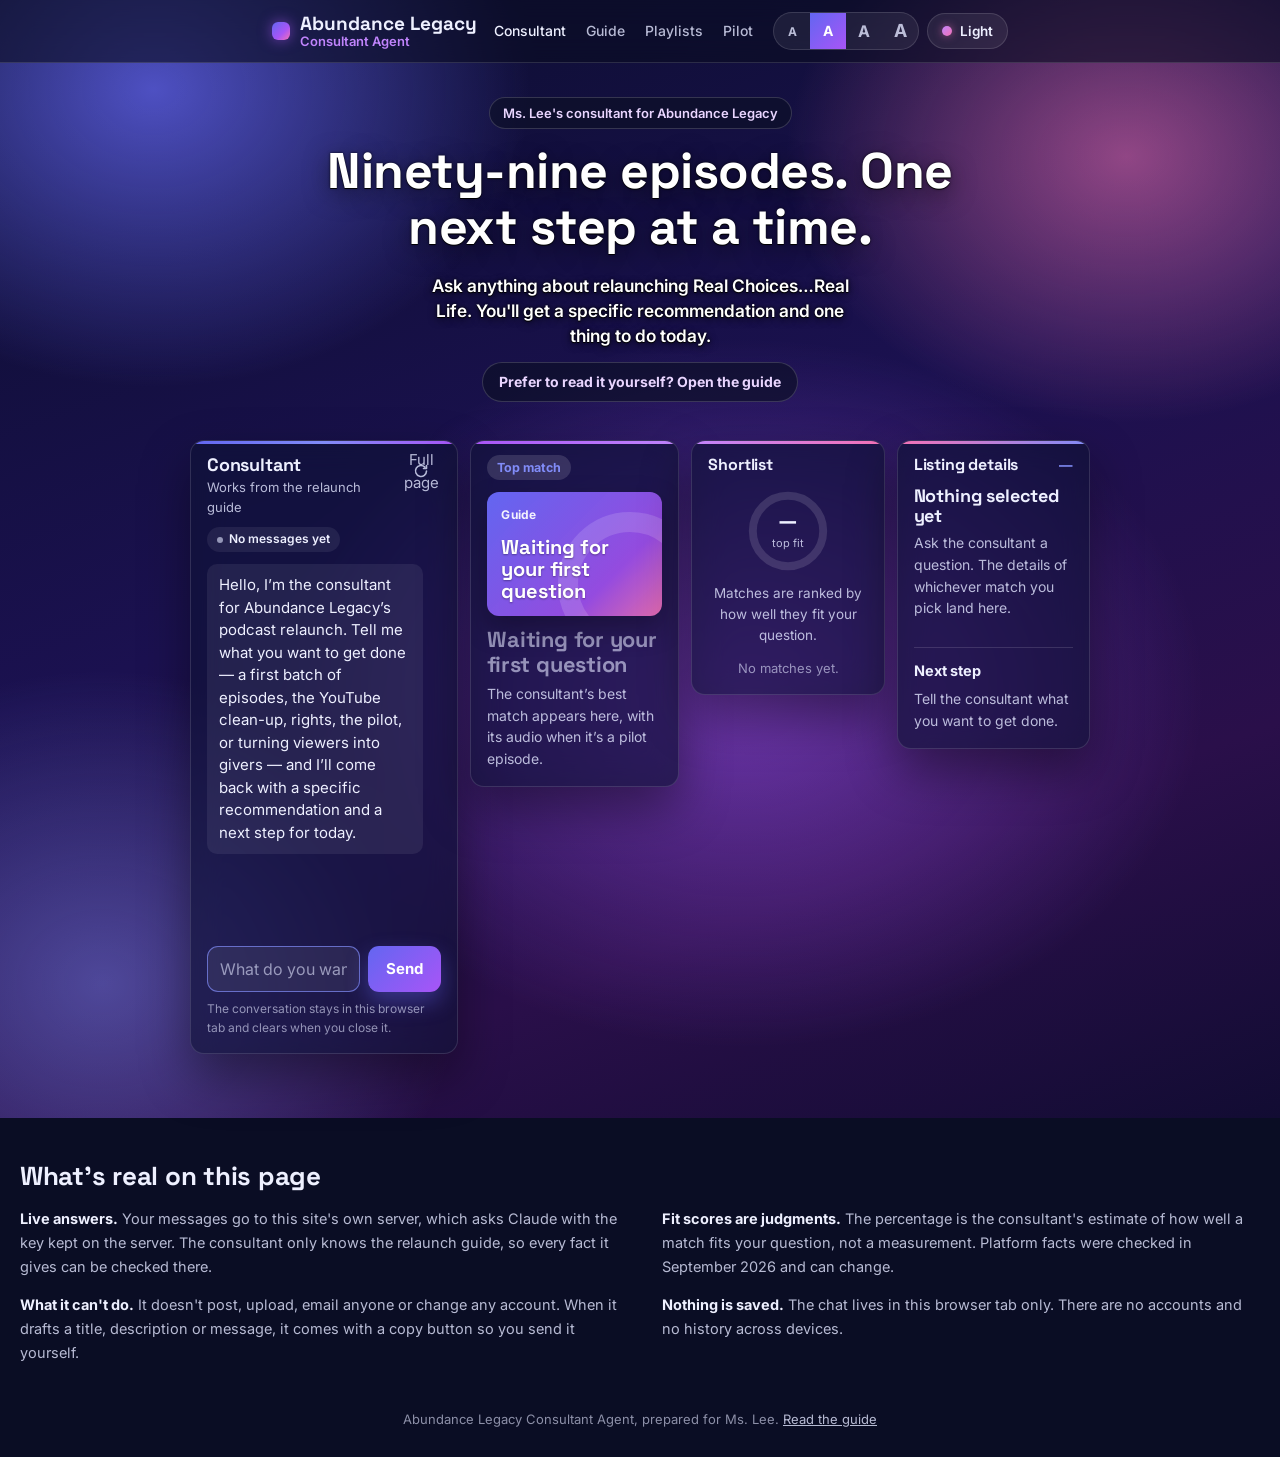
==== commit 80f4f27e: "Add files via upload" ====
--- a/index.html
+++ b/index.html
@@ -63,9 +63,16 @@
       <div class="chat-head">
         <h2>Consultant</h2>
         <p class="sub">Works from the relaunch guide</p>
-        <button class="icon" id="resetBtn" type="button" aria-label="Start a new conversation" title="Start a new conversation">
-          <svg viewBox="0 0 16 16" fill="none" stroke="currentColor" stroke-width="1.6" stroke-linecap="round" stroke-linejoin="round" aria-hidden="true"><path d="M13.5 8a5.5 5.5 0 1 1-1.6-3.9"/><path d="M13.5 2.5v3h-3"/></svg>
-        </button>
+        <div class="head-icons">
+          <button class="icon" id="resetBtn" type="button" aria-label="Start a new conversation" title="Start a new conversation">
+            <svg viewBox="0 0 16 16" fill="none" stroke="currentColor" stroke-width="1.6" stroke-linecap="round" stroke-linejoin="round" aria-hidden="true"><path d="M13.5 8a5.5 5.5 0 1 1-1.6-3.9"/><path d="M13.5 2.5v3h-3"/></svg>
+          </button>
+          <button class="icon expand-btn" id="expandBtn" type="button" aria-pressed="false" aria-label="Open the chat full page" title="Open the chat full page">
+            <svg class="i-open" viewBox="0 0 16 16" fill="none" stroke="currentColor" stroke-width="1.6" stroke-linecap="round" stroke-linejoin="round" aria-hidden="true"><path d="M2.5 6V2.5H6M10 2.5h3.5V6M13.5 10v3.5H10M6 13.5H2.5V10"/></svg>
+            <svg class="i-close" viewBox="0 0 16 16" fill="none" stroke="currentColor" stroke-width="1.6" stroke-linecap="round" stroke-linejoin="round" aria-hidden="true"><path d="M6 2.5V6H2.5M13.5 6H10V2.5M10 13.5V10h3.5M2.5 10H6v3.5"/></svg>
+            <span class="expand-label">Full page</span>
+          </button>
+        </div>
       </div>
       <span class="count-chip" id="countChip"><span class="dot" aria-hidden="true"></span><span id="countLabel">No messages yet</span></span>
       <div class="messages" id="messages" role="log" aria-live="polite" aria-label="Conversation"></div>
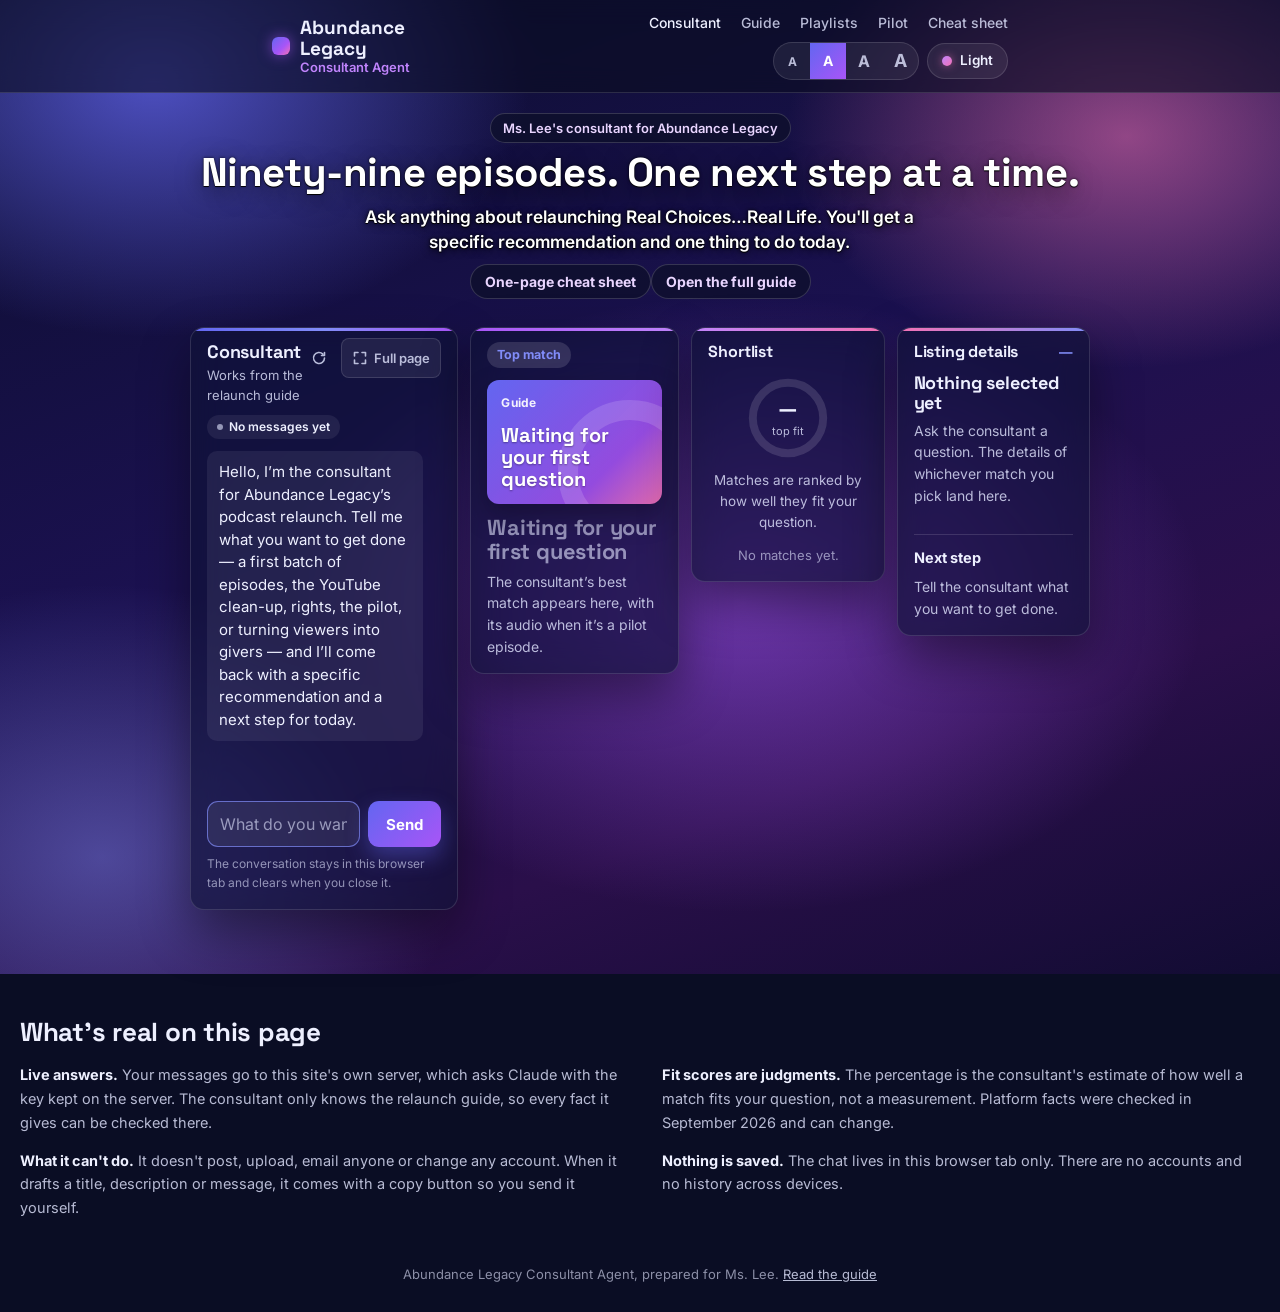
==== commit 10bda6f1: "Add files via upload" ====
--- a/index.html
+++ b/index.html
@@ -22,6 +22,7 @@
         <a href="guide.html">Guide</a>
         <a href="guide.html#playlists">Playlists</a>
         <a href="guide.html#pilot">Pilot</a>
+        <a href="cheat-sheet.html">Cheat sheet</a>
         <div class="controls">
           <div class="size-group" role="group" aria-label="Text size">
             <button class="js-size" data-size="sm" type="button" aria-pressed="false" aria-label="Text size Small"><span aria-hidden="true">A</span></button>
@@ -39,6 +40,7 @@
       <a href="guide.html">Guide</a>
       <a href="guide.html#playlists">Playlists</a>
       <a href="guide.html#pilot">Pilot</a>
+      <a href="cheat-sheet.html">Cheat sheet</a>
       <div class="controls">
         <div class="size-group" role="group" aria-label="Text size">
           <button class="js-size" data-size="sm" type="button" aria-pressed="false" aria-label="Text size Small"><span aria-hidden="true">A</span></button>
@@ -55,7 +57,7 @@
     <p class="hero-tag">Ms. Lee's consultant for Abundance Legacy</p>
     <h1>Ninety-nine episodes. One next step at a time.</h1>
     <p class="hero-sub">Ask anything about relaunching Real Choices…Real Life. You'll get a specific recommendation and one thing to do today.</p>
-    <a class="hero-link" href="guide.html">Prefer to read it yourself? Open the guide</a>
+    <div class="hero-links"><a class="hero-link" href="cheat-sheet.html">One-page cheat sheet</a><a class="hero-link" href="guide.html">Open the full guide</a></div>
   </section>
 
   <section class="board" aria-label="Consultant">
--- a/css/engine.css
+++ b/css/engine.css
@@ -99,15 +99,15 @@
 @media (min-width:56.25em){ .nav-links{display:flex;} .burger,.menu,.menu.open{display:none;} }
 
 /* ───────── hero ───────── */
-.hero{text-align:center; padding:2.125rem 1.25rem 1.625rem;}
-.hero-tag{display:inline-block; padding:.3125rem .8125rem; border-radius:999px; margin-bottom:.875rem; background:rgba(13,16,38,.66); border:1px solid rgba(255,255,255,.16); color:#e9d5ff; font-size:.8125rem; font-weight:600;}
-.hero h1{font-size:clamp(2.125rem, 5.4vw, 3.125rem); color:#fff; max-width:22ch; margin:0 auto;
+.hero{text-align:center; padding:1.25rem 1.25rem 1rem;}
+.hero-tag{display:inline-block; padding:.25rem .75rem; border-radius:999px; margin-bottom:.5rem; background:rgba(13,16,38,.66); border:1px solid rgba(255,255,255,.16); color:#e9d5ff; font-size:.8125rem; font-weight:600;}
+.hero h1{font-size:clamp(1.75rem, 3.4vw, 2.5rem); color:#fff; max-width:none; margin:0 auto;
   text-shadow:0 1px 0 rgba(0,0,0,.9), 0 0 .1875rem rgba(0,0,0,.8), 0 .375rem 1.5rem rgba(0,0,0,.55);}
 html[data-theme="light"] .hero h1{color:#14163a; text-shadow:0 1px 0 rgba(255,255,255,.6);}
-.hero-sub{max-width:25em; margin:1.125rem auto 0; font-size:clamp(1rem, 1.35vw, 1.125rem); line-height:1.45; font-weight:600; color:#fff;
+.hero-sub{max-width:32em; margin:.5rem auto 0; font-size:clamp(1rem, 1.35vw, 1.125rem); line-height:1.45; font-weight:600; color:#fff;
   text-shadow:0 1px 0 rgba(0,0,0,.95), 0 0 .1875rem rgba(0,0,0,.95), 0 .125rem .5rem rgba(0,0,0,.8);}
 html[data-theme="light"] .hero-sub{color:#1f2150; text-shadow:none;}
-.hero-link{display:inline-block; margin-top:.875rem; padding:.5rem 1rem; border-radius:999px; background:rgba(13,16,38,.66); border:1px solid rgba(255,255,255,.16); color:#e9d5ff; font-size:.875rem; font-weight:700; text-decoration:none;}
+.hero-link{display:inline-block; margin-top:.625rem; padding:.375rem .875rem; border-radius:999px; background:rgba(13,16,38,.66); border:1px solid rgba(255,255,255,.16); color:#e9d5ff; font-size:.875rem; font-weight:700; text-decoration:none;}
 .hero-link:hover{border-color:var(--purple-soft);}
 
 /* ───────── board: 1 column → chat on top + 3 → four in a row, full width ───────── */
@@ -127,10 +127,11 @@
 
 /* chat */
 .chat{display:flex; flex-direction:column;}
-.chat-head{position:relative; text-align:center; padding:0 2.5rem;}
+.chat-head{position:relative; text-align:center; padding:0 7.5rem;}
+.head-icons{position:absolute; top:-.25rem; right:0; display:flex; gap:.125rem;}
 .chat-head h2{font-size:1.125rem;}
 .chat-head .sub{font-size:.8125rem; color:var(--text-soft); margin-top:.125rem;}
-.icon{position:absolute; top:-.25rem; right:0; width:2.5rem; height:2.5rem; border:0; background:none; border-radius:.5rem; color:var(--text-soft); cursor:pointer; display:inline-flex; align-items:center; justify-content:center;}
+.icon{width:2.5rem; height:2.5rem; border:0; background:none; border-radius:.5rem; color:var(--text-soft); cursor:pointer; display:inline-flex; align-items:center; justify-content:center;}
 .icon:hover{color:var(--text); background:var(--well);}
 .icon svg{width:1rem; height:1rem;}
 .count-chip{display:inline-flex; align-items:center; gap:.375rem; margin-top:.625rem; padding:.1875rem .625rem; border-radius:999px; background:var(--well); font-size:.75rem; font-weight:600; align-self:center;}
@@ -138,7 +139,7 @@
 .count-chip.live .dot{background:#86efac; box-shadow:0 0 .375rem #86efac;}
 .count-chip.error .dot{background:#ff8a7a;}
 .messages{display:flex; flex-direction:column; gap:.625rem; margin:.625rem -.25rem 0; padding:.125rem .5rem .125rem .25rem; height:21.25rem; max-height:56vh; overflow-y:auto; overscroll-behavior:contain; scrollbar-width:thin;}
-@media (min-width:68.75em){ .messages{height:clamp(13.75rem, calc(100vh - 33rem), 26.25rem); max-height:none;} }
+@media (min-width:68.75em){ .messages{height:clamp(11rem, calc(100vh - 35rem), 26.25rem); max-height:none;} }
 .msg{max-width:94%; padding:.625rem .75rem; border-radius:.625rem; font-size:.9375rem; line-height:1.5; overflow-wrap:anywhere; text-align:left;}
 .msg.assistant{align-self:flex-start; background:var(--well);}
 .msg.user{align-self:flex-end; background:linear-gradient(135deg, var(--indigo), #7c3aed); color:#fff; white-space:pre-wrap;}
@@ -222,7 +223,7 @@
   .result .cover,.result .shortlist,.result .pick,.result .facts,.result .facts div{text-align:left;}
   .detail-head{justify-content:center;}
 }
-@media (min-width:45em){ .chat-head{text-align:left; padding:0 2.75rem 0 0;} .count-chip{align-self:flex-start;} .chat-foot{text-align:left;} }
+@media (min-width:45em){ .chat-head{text-align:left; padding:0 8rem 0 0;} .count-chip{align-self:flex-start;} .chat-foot{text-align:left;} }
 
 /* ───────── notes + footer ───────── */
 .notes{background:var(--page); padding:2.75rem 1.25rem 1.25rem;}
@@ -238,3 +239,20 @@
 .foot a{color:var(--text-soft);}
 
 @media (prefers-reduced-motion:reduce){ *{animation:none !important; transition:none !important; scroll-behavior:auto !important;} }
+
+/* ───────── full-page chat ─────────
+   The expand button turns the chat card into a full-screen reading view; Esc or the same button
+   closes it. The page behind stops scrolling while it's open. */
+.expand-btn{width:auto; padding:0 .625rem; gap:.375rem; font-size:.8125rem; font-weight:600; border:1px solid var(--card-line); background:var(--well);}
+.expand-btn .i-close{display:none;}
+.chat.expanded .expand-btn .i-open{display:none;} .chat.expanded .expand-btn .i-close{display:inline;}
+@media (max-width:25em){ .expand-label{display:none;} .chat-head{padding:0 5.5rem;} }
+html.chat-open{overflow:hidden;}
+html.chat-open body{overflow:hidden;}
+.chat.expanded{position:fixed; inset:0; z-index:60; margin:0; border-radius:0; border:0; background:var(--card);
+  padding:calc(1rem + env(safe-area-inset-top, 0px)) calc(1rem + env(safe-area-inset-right, 0px)) calc(1rem + env(safe-area-inset-bottom, 0px)) calc(1rem + env(safe-area-inset-left, 0px));}
+@supports ((-webkit-backdrop-filter:blur(1px)) or (backdrop-filter:blur(1px))){ .chat.expanded{background:var(--card); -webkit-backdrop-filter:none; backdrop-filter:none;} }
+.chat.expanded .chat-head,.chat.expanded .count-chip,.chat.expanded .messages,.chat.expanded .composer,.chat.expanded .chat-foot{width:100%; max-width:52rem; margin-left:auto; margin-right:auto;}
+.chat.expanded .count-chip{width:auto; align-self:center;}
+.chat.expanded .messages{flex:1 1 auto; height:auto; max-height:none; min-height:0;}
+.chat.expanded .msg{font-size:1.0625rem; max-width:100%;}
